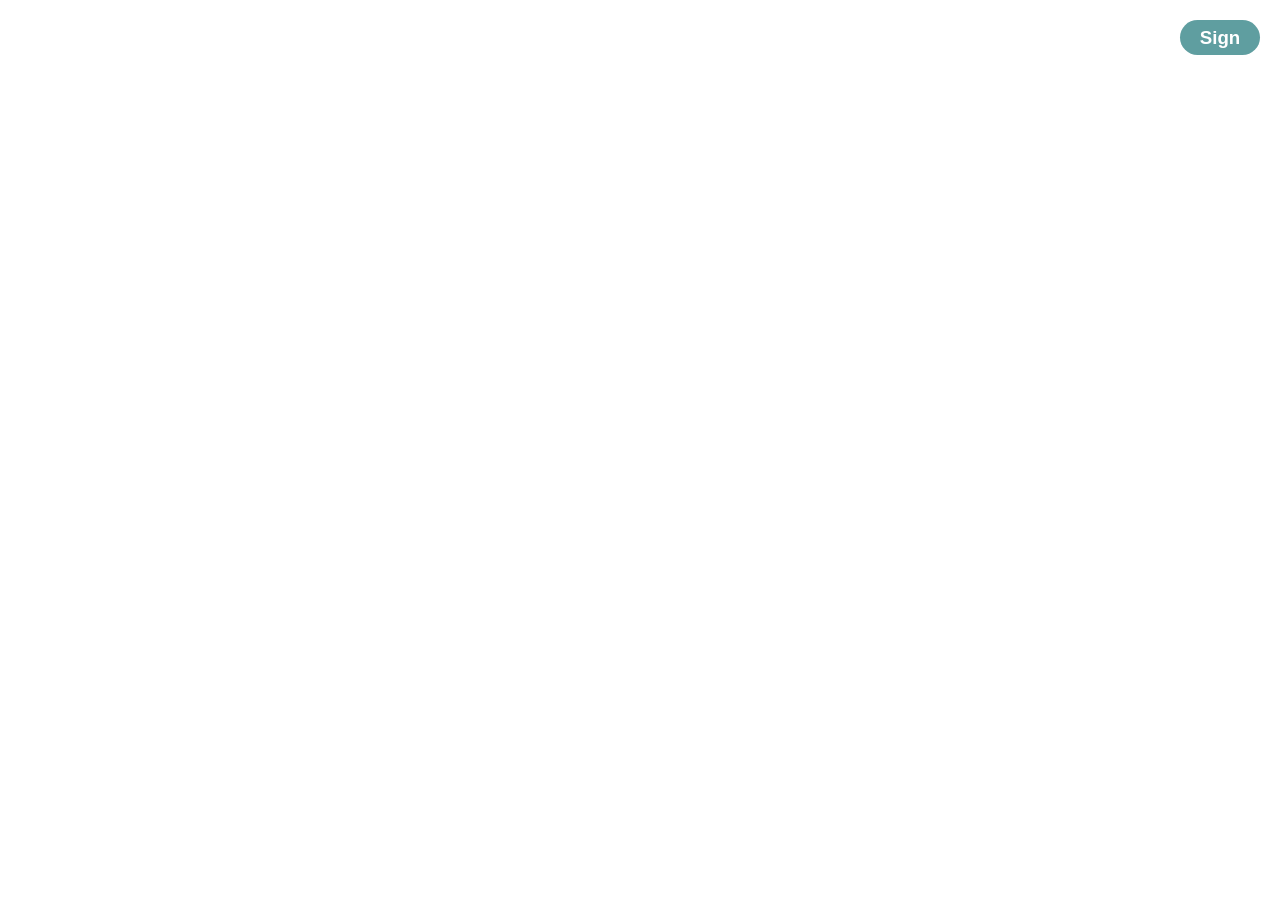
==== index.html @ 42a4e778 "Add files via upload" ====
<!doctype html>
<html lang="en">
  <head>
    <meta charset="UTF-8" />
    <meta name="viewport" content="width=device-width, initial-scale=1.0" />
    <title>Document</title>
    <style>
      .nut {
        width: 80px;
        height: 35px;
        background: cadetblue;
        border-radius: 999px;
        color: white;
        font-weight: bold;
        font-size: 14pt;
        border: none;
        cursor: pointer; /*hiện tay khi lia chuột */
        position: absolute;
        right: 20px;
        top: 20px;
      }
      .nut:hover {
        background: teal;
      }
      .nut:active {
        transform: scale(0.95);
      }
    </style>
  </head>
  <body>
    <button class="nut" onclick="location.href = 'login.html'">Sign</button>
  </body>
</html>
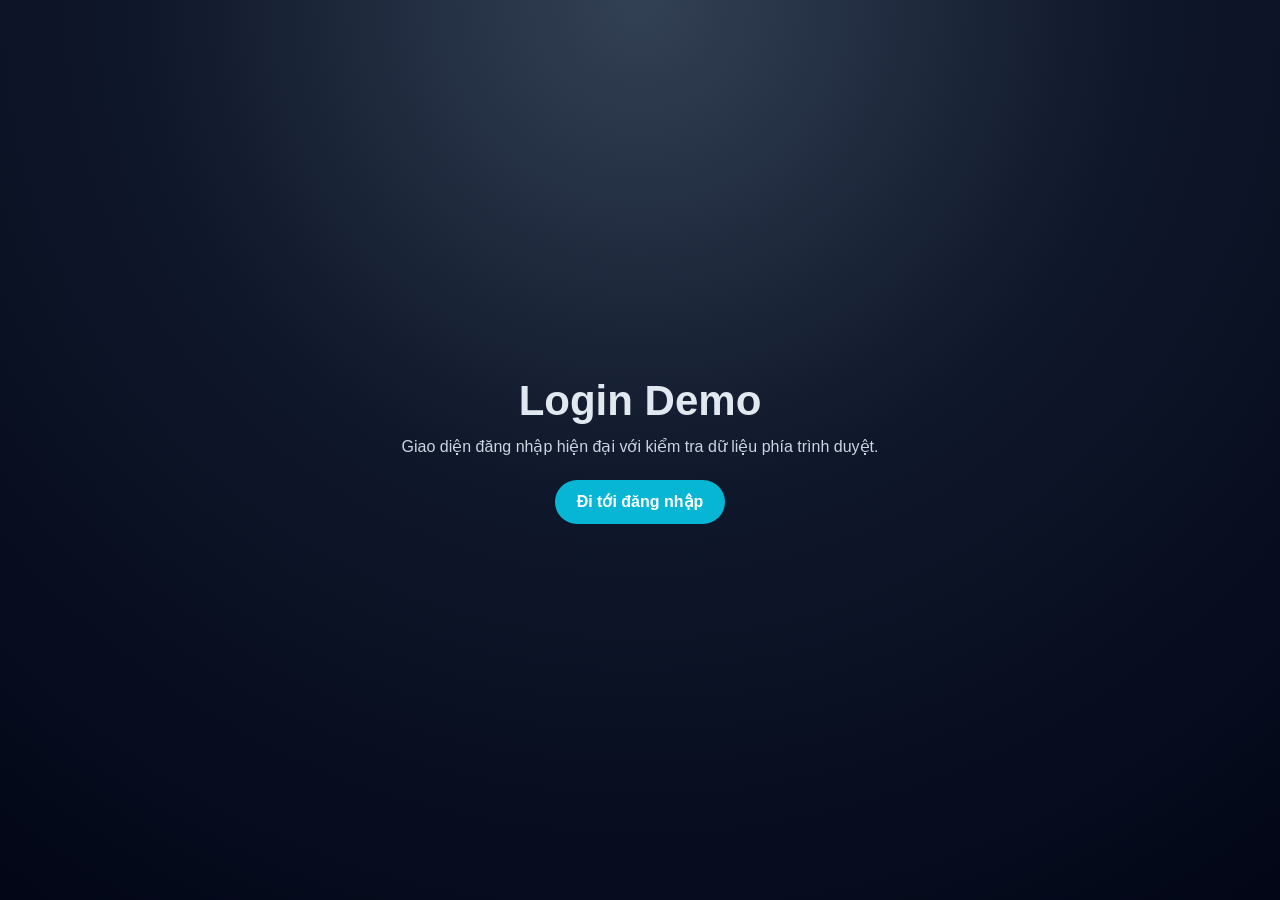
==== commit be8e0fd9: "Upgrade login demo UI and client-side validation" ====
--- a/index.html
+++ b/index.html
@@ -1,33 +1,74 @@
-<!doctype html>
-<html lang="en">
-  <head>
-    <meta charset="UTF-8" />
-    <meta name="viewport" content="width=device-width, initial-scale=1.0" />
-    <title>Document</title>
-    <style>
-      .nut {
-        width: 80px;
-        height: 35px;
-        background: cadetblue;
-        border-radius: 999px;
-        color: white;
-        font-weight: bold;
-        font-size: 14pt;
-        border: none;
-        cursor: pointer; /*hiện tay khi lia chuột */
-        position: absolute;
-        right: 20px;
-        top: 20px;
-      }
-      .nut:hover {
-        background: teal;
-      }
-      .nut:active {
-        transform: scale(0.95);
-      }
-    </style>
-  </head>
-  <body>
-    <button class="nut" onclick="location.href = 'login.html'">Sign</button>
-  </body>
-</html>
+<!doctype html>
+<html lang="vi">
+  <head>
+    <meta charset="UTF-8" />
+    <meta name="viewport" content="width=device-width, initial-scale=1.0" />
+    <title>Welcome</title>
+    <style>
+      :root {
+        --bg-1: #0f172a;
+        --bg-2: #1e293b;
+        --primary: #06b6d4;
+        --primary-hover: #0891b2;
+        --text: #e2e8f0;
+      }
+
+      * {
+        box-sizing: border-box;
+      }
+
+      body {
+        margin: 0;
+        min-height: 100vh;
+        font-family: Inter, Arial, sans-serif;
+        color: var(--text);
+        background: radial-gradient(circle at top, #334155 0%, var(--bg-1) 45%, #020617 100%);
+        display: grid;
+        place-items: center;
+      }
+
+      .hero {
+        text-align: center;
+        padding: 24px;
+      }
+
+      h1 {
+        margin: 0 0 12px;
+        font-size: clamp(28px, 4vw, 42px);
+      }
+
+      p {
+        margin: 0 0 24px;
+        color: #cbd5e1;
+      }
+
+      .nut {
+        min-width: 170px;
+        height: 44px;
+        background: var(--primary);
+        border-radius: 999px;
+        color: white;
+        font-weight: 700;
+        font-size: 1rem;
+        border: none;
+        cursor: pointer;
+        transition: background 0.2s, transform 0.2s;
+      }
+
+      .nut:hover {
+        background: var(--primary-hover);
+      }
+
+      .nut:active {
+        transform: scale(0.97);
+      }
+    </style>
+  </head>
+  <body>
+    <main class="hero">
+      <h1>Login Demo</h1>
+      <p>Giao diện đăng nhập hiện đại với kiểm tra dữ liệu phía trình duyệt.</p>
+      <button class="nut" onclick="location.href='login.html'">Đi tới đăng nhập</button>
+    </main>
+  </body>
+</html>
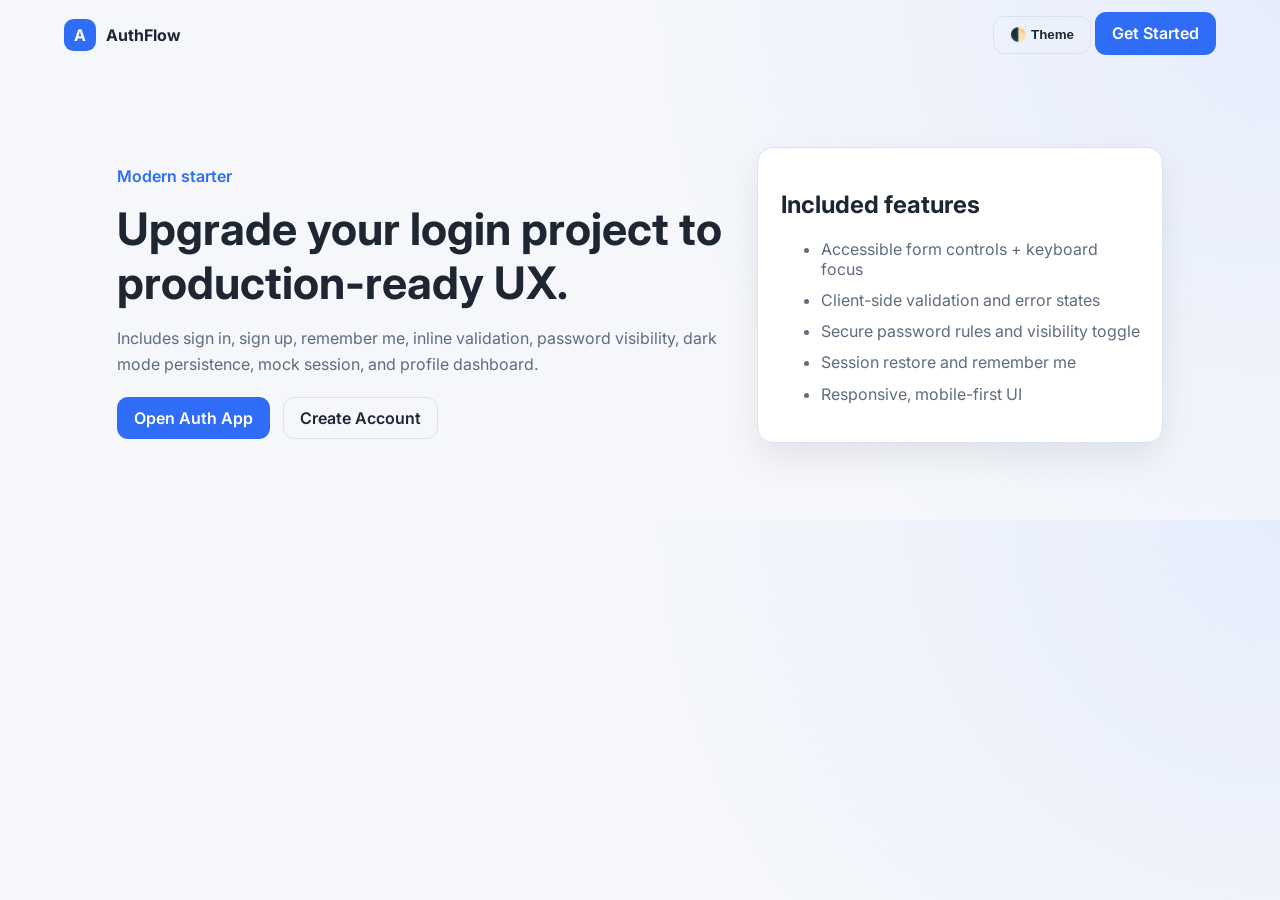
==== commit 49e966de: "Modernize auth demo with responsive UI and client-side auth flow" ====
--- a/index.html
+++ b/index.html
@@ -1,74 +1,52 @@
 <!doctype html>
-<html lang="vi">
+<html lang="en">
   <head>
     <meta charset="UTF-8" />
     <meta name="viewport" content="width=device-width, initial-scale=1.0" />
-    <title>Welcome</title>
-    <style>
-      :root {
-        --bg-1: #0f172a;
-        --bg-2: #1e293b;
-        --primary: #06b6d4;
-        --primary-hover: #0891b2;
-        --text: #e2e8f0;
-      }
-
-      * {
-        box-sizing: border-box;
-      }
-
-      body {
-        margin: 0;
-        min-height: 100vh;
-        font-family: Inter, Arial, sans-serif;
-        color: var(--text);
-        background: radial-gradient(circle at top, #334155 0%, var(--bg-1) 45%, #020617 100%);
-        display: grid;
-        place-items: center;
-      }
-
-      .hero {
-        text-align: center;
-        padding: 24px;
-      }
-
-      h1 {
-        margin: 0 0 12px;
-        font-size: clamp(28px, 4vw, 42px);
-      }
-
-      p {
-        margin: 0 0 24px;
-        color: #cbd5e1;
-      }
-
-      .nut {
-        min-width: 170px;
-        height: 44px;
-        background: var(--primary);
-        border-radius: 999px;
-        color: white;
-        font-weight: 700;
-        font-size: 1rem;
-        border: none;
-        cursor: pointer;
-        transition: background 0.2s, transform 0.2s;
-      }
-
-      .nut:hover {
-        background: var(--primary-hover);
-      }
-
-      .nut:active {
-        transform: scale(0.97);
-      }
-    </style>
+    <title>AuthFlow • Smart Login Demo</title>
+    <meta name="description" content="Modern authentication demo with login, signup, validation, theme switcher and profile session." />
+    <link rel="preconnect" href="https://fonts.googleapis.com" />
+    <link rel="preconnect" href="https://fonts.gstatic.com" crossorigin />
+    <link href="https://fonts.googleapis.com/css2?family=Inter:wght@400;500;600;700&display=swap" rel="stylesheet" />
+    <link rel="stylesheet" href="styles.css" />
   </head>
   <body>
+    <header class="site-header">
+      <a class="brand" href="index.html" aria-label="AuthFlow Home">
+        <span class="brand-logo">A</span>
+        <span>AuthFlow</span>
+      </a>
+      <nav class="header-actions">
+        <button id="themeToggle" class="btn ghost" type="button" aria-label="Toggle dark mode">🌓 Theme</button>
+        <a href="login.html" class="btn primary">Get Started</a>
+      </nav>
+    </header>
+
     <main class="hero">
-      <h1>Login Demo</h1>
-      <p>Giao diện đăng nhập hiện đại với kiểm tra dữ liệu phía trình duyệt.</p>
-      <button class="nut" onclick="location.href='login.html'">Đi tới đăng nhập</button>
+      <section>
+        <p class="eyebrow">Modern starter</p>
+        <h1>Upgrade your login project to production-ready UX.</h1>
+        <p class="lead">
+          Includes sign in, sign up, remember me, inline validation, password visibility,
+          dark mode persistence, mock session, and profile dashboard.
+        </p>
+        <div class="hero-cta">
+          <a href="login.html" class="btn primary">Open Auth App</a>
+          <a href="login.html#signup" class="btn secondary">Create Account</a>
+        </div>
+      </section>
+      <aside class="feature-card" aria-label="Feature checklist">
+        <h2>Included features</h2>
+        <ul>
+          <li>Accessible form controls + keyboard focus</li>
+          <li>Client-side validation and error states</li>
+          <li>Secure password rules and visibility toggle</li>
+          <li>Session restore and remember me</li>
+          <li>Responsive, mobile-first UI</li>
+        </ul>
+      </aside>
     </main>
+
+    <script src="app.js" defer></script>
   </body>
 </html>
--- a/styles.css
+++ b/styles.css
@@ -0,0 +1,66 @@
+:root {
+  --bg: #f5f7fb;
+  --surface: #ffffff;
+  --text: #1e2533;
+  --muted: #5f6b7e;
+  --primary: #2f6df6;
+  --primary-dark: #1f52c4;
+  --border: #dbe2ef;
+  --danger: #d03853;
+  --shadow: 0 15px 35px rgba(0, 0, 0, 0.08);
+}
+
+[data-theme='dark'] {
+  --bg: #11131a;
+  --surface: #171b24;
+  --text: #edf1ff;
+  --muted: #a7b0c4;
+  --primary: #6b91ff;
+  --primary-dark: #5275d8;
+  --border: #2a3245;
+  --danger: #ff7f9b;
+  --shadow: 0 15px 35px rgba(0, 0, 0, 0.3);
+}
+
+* { box-sizing: border-box; }
+body {
+  margin: 0;
+  font-family: 'Inter', system-ui, sans-serif;
+  background: radial-gradient(circle at top right, #b9d0ff40, transparent 45%), var(--bg);
+  color: var(--text);
+}
+.site-header {display:flex;justify-content:space-between;align-items:center;padding:1rem 5vw;}
+.compact{max-width:980px;margin:0 auto;}
+.brand{display:flex;gap:.6rem;align-items:center;color:var(--text);text-decoration:none;font-weight:700;}
+.brand-logo{width:2rem;height:2rem;border-radius:.6rem;background:var(--primary);color:#fff;display:grid;place-items:center;}
+.btn{padding:.65rem 1rem;border-radius:.7rem;border:1px solid transparent;text-decoration:none;cursor:pointer;font-weight:600;}
+.btn.primary{background:var(--primary);color:#fff;}
+.btn.primary:hover{background:var(--primary-dark);}
+.btn.secondary{background:transparent;border-color:var(--border);color:var(--text);}
+.btn.ghost{background:transparent;border-color:var(--border);color:var(--text);}
+.hero{display:grid;grid-template-columns:1.2fr .8fr;gap:2rem;padding:6vw;max-width:1200px;margin:0 auto;align-items:center;}
+.eyebrow{color:var(--primary);font-weight:600;}
+h1{font-size:clamp(1.7rem,4vw,2.8rem);margin:.5rem 0 1rem;}
+.lead{color:var(--muted);line-height:1.6;}
+.hero-cta{display:flex;gap:.8rem;flex-wrap:wrap;margin-top:1.2rem;}
+.feature-card{padding:1.4rem;border:1px solid var(--border);border-radius:1rem;background:var(--surface);box-shadow:var(--shadow);}
+.feature-card li{margin-bottom:.7rem;color:var(--muted);}
+.auth-shell{display:grid;place-items:center;padding:2rem;}
+.auth-card{width:min(460px,100%);background:var(--surface);box-shadow:var(--shadow);border:1px solid var(--border);border-radius:1rem;padding:1.2rem;}
+.tab-row{display:grid;grid-template-columns:1fr 1fr;border:1px solid var(--border);padding:.2rem;border-radius:.8rem;gap:.3rem;}
+.tab{border:none;background:transparent;padding:.6rem;border-radius:.6rem;cursor:pointer;color:var(--muted);font-weight:600;}
+.tab.active{background:var(--primary);color:#fff;}
+.form{display:none;margin-top:1rem;}
+.form.active{display:block;}
+label{display:block;margin:.7rem 0 .35rem;font-weight:500;}
+input{width:100%;padding:.72rem .75rem;border:1px solid var(--border);border-radius:.7rem;background:transparent;color:var(--text);}
+input:focus{outline:2px solid #94b2ff;outline-offset:1px;}
+.input-group{display:grid;grid-template-columns:1fr auto;gap:.4rem;align-items:center;}
+.icon-btn{border:1px solid var(--border);background:transparent;border-radius:.6rem;padding:.55rem .65rem;cursor:pointer;}
+.checkbox-row{display:flex;align-items:center;gap:.5rem;font-size:.95rem;color:var(--muted);margin-top:.8rem;}
+.checkbox-row input{width:auto;}
+.full{width:100%;margin-top:1rem;}
+.muted,.hint{color:var(--muted);font-size:.92rem;}
+.error{min-height:1rem;color:var(--danger);display:block;font-size:.82rem;margin-top:.2rem;}
+.profile-panel{margin-top:1rem;}
+@media (max-width: 860px){.hero{grid-template-columns:1fr;padding:8vw 5vw;}}
